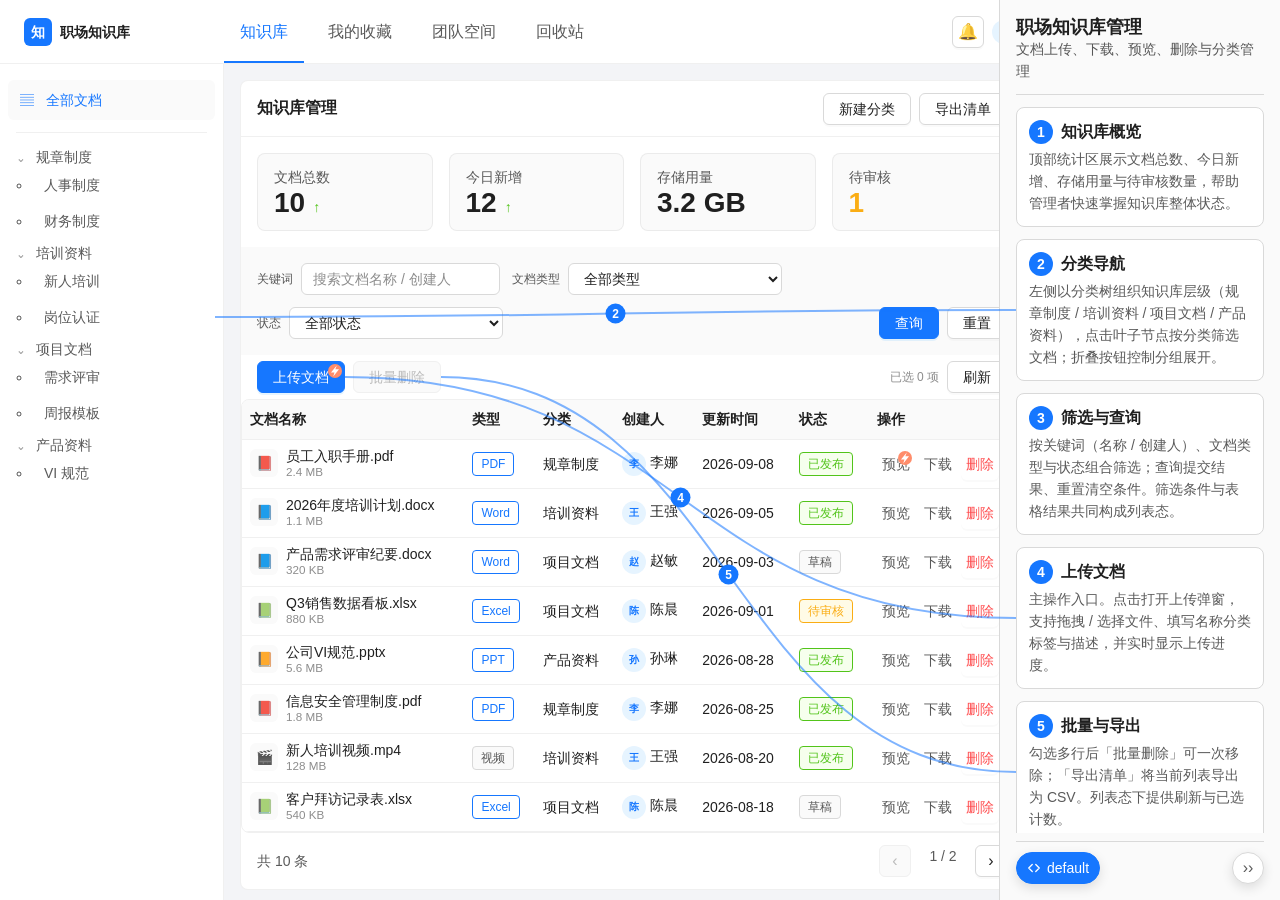
==== index.html @ d87ab064 "Add index.html entry for GitHub Pages" ====
<!DOCTYPE html>
<html lang="zh-CN">
<head>
  <meta charset="UTF-8">
  <meta name="viewport" content="width=device-width, initial-scale=1.0">
  <!-- 网页入口：自动跳转到当前原型页面。
       以后你新增/替换自己的项目首页时，直接把这个 index.html 改成真正的内容即可。 -->
  <meta http-equiv="refresh" content="0; url=prototype.html">
  <title>知识库管理原型</title>
  <style>
    body { font-family: -apple-system, "PingFang SC", "Microsoft YaHei", sans-serif;
           display: flex; align-items: center; justify-content: center; height: 100vh;
           margin: 0; color: #555; background: #fafafa; }
    a { color: #1677ff; }
  </style>
</head>
<body>
  <p>正在打开 <a href="prototype.html">知识库管理原型</a> …</p>
</body>
</html>
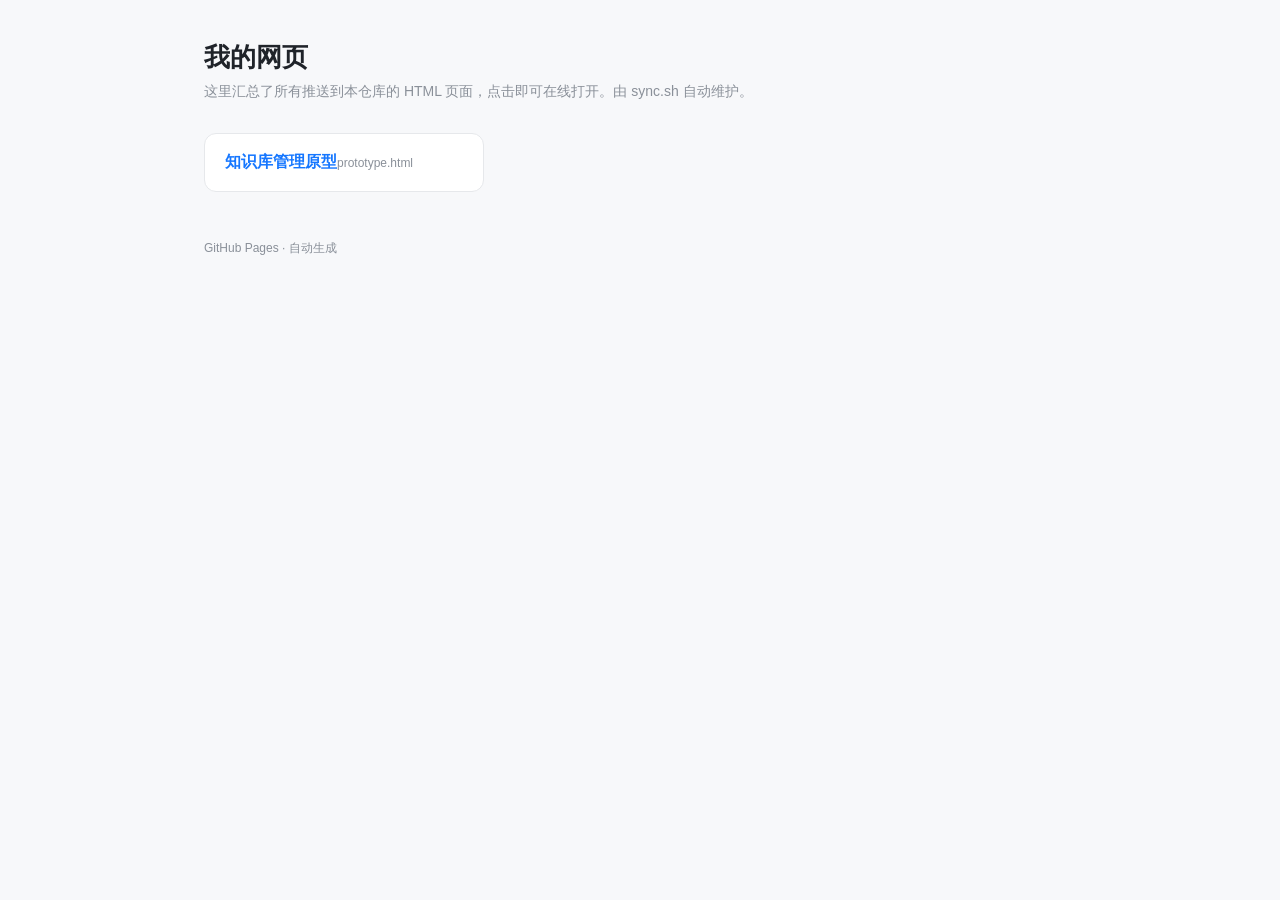
==== commit f1636b24: "Make index.html a navigation hub auto-maintained by sync.sh" ====
--- a/index.html
+++ b/index.html
@@ -3,18 +3,39 @@
 <head>
   <meta charset="UTF-8">
   <meta name="viewport" content="width=device-width, initial-scale=1.0">
-  <!-- 网页入口：自动跳转到当前原型页面。
-       以后你新增/替换自己的项目首页时，直接把这个 index.html 改成真正的内容即可。 -->
-  <meta http-equiv="refresh" content="0; url=prototype.html">
-  <title>知识库管理原型</title>
+  <title>我的网页 · 作品集</title>
   <style>
-    body { font-family: -apple-system, "PingFang SC", "Microsoft YaHei", sans-serif;
-           display: flex; align-items: center; justify-content: center; height: 100vh;
-           margin: 0; color: #555; background: #fafafa; }
-    a { color: #1677ff; }
+    :root { --blue:#1677ff; --bg:#f7f8fa; --card:#fff; --border:#e6e8eb; --muted:#8a9099; }
+    * { box-sizing: border-box; }
+    body { margin:0; font-family:-apple-system,"PingFang SC","Microsoft YaHei",sans-serif;
+           background:var(--bg); color:#1f2329; }
+    header { padding:40px 24px 16px; max-width:920px; margin:0 auto; }
+    header h1 { margin:0 0 8px; font-size:26px; }
+    header p { margin:0; color:var(--muted); font-size:14px; }
+    main { max-width:920px; margin:0 auto; padding:16px 24px 48px; }
+    ul#pages { list-style:none; padding:0; margin:0; display:grid;
+               grid-template-columns:repeat(auto-fill,minmax(260px,1fr)); gap:16px; }
+    ul#pages li { background:var(--card); border:1px solid var(--border); border-radius:12px;
+                  padding:18px 20px; transition:.15s; }
+    ul#pages li:hover { border-color:var(--blue); box-shadow:0 4px 16px rgba(22,119,255,.12); }
+    ul#pages a { display:block; color:inherit; text-decoration:none; }
+    ul#pages .name { font-size:16px; font-weight:600; color:var(--blue); word-break:break-all; }
+    ul#pages .path { margin-top:6px; font-size:12px; color:var(--muted); word-break:break-all; }
+    .empty { color:var(--muted); font-size:14px; padding:24px 0; }
+    footer { max-width:920px; margin:0 auto; padding:0 24px 40px; color:var(--muted); font-size:12px; }
   </style>
 </head>
 <body>
-  <p>正在打开 <a href="prototype.html">知识库管理原型</a> …</p>
+  <header>
+    <h1>我的网页</h1>
+    <p>这里汇总了所有推送到本仓库的 HTML 页面，点击即可在线打开。由 sync.sh 自动维护。</p>
+  </header>
+  <main>
+    <ul id="pages">
+      <!--__PAGES__-->
+      <li><a href="prototype.html"><span class="name">知识库管理原型</span><span class="path">prototype.html</span></a></li>
+    </ul>
+  </main>
+  <footer>GitHub Pages · 自动生成</footer>
 </body>
 </html>
